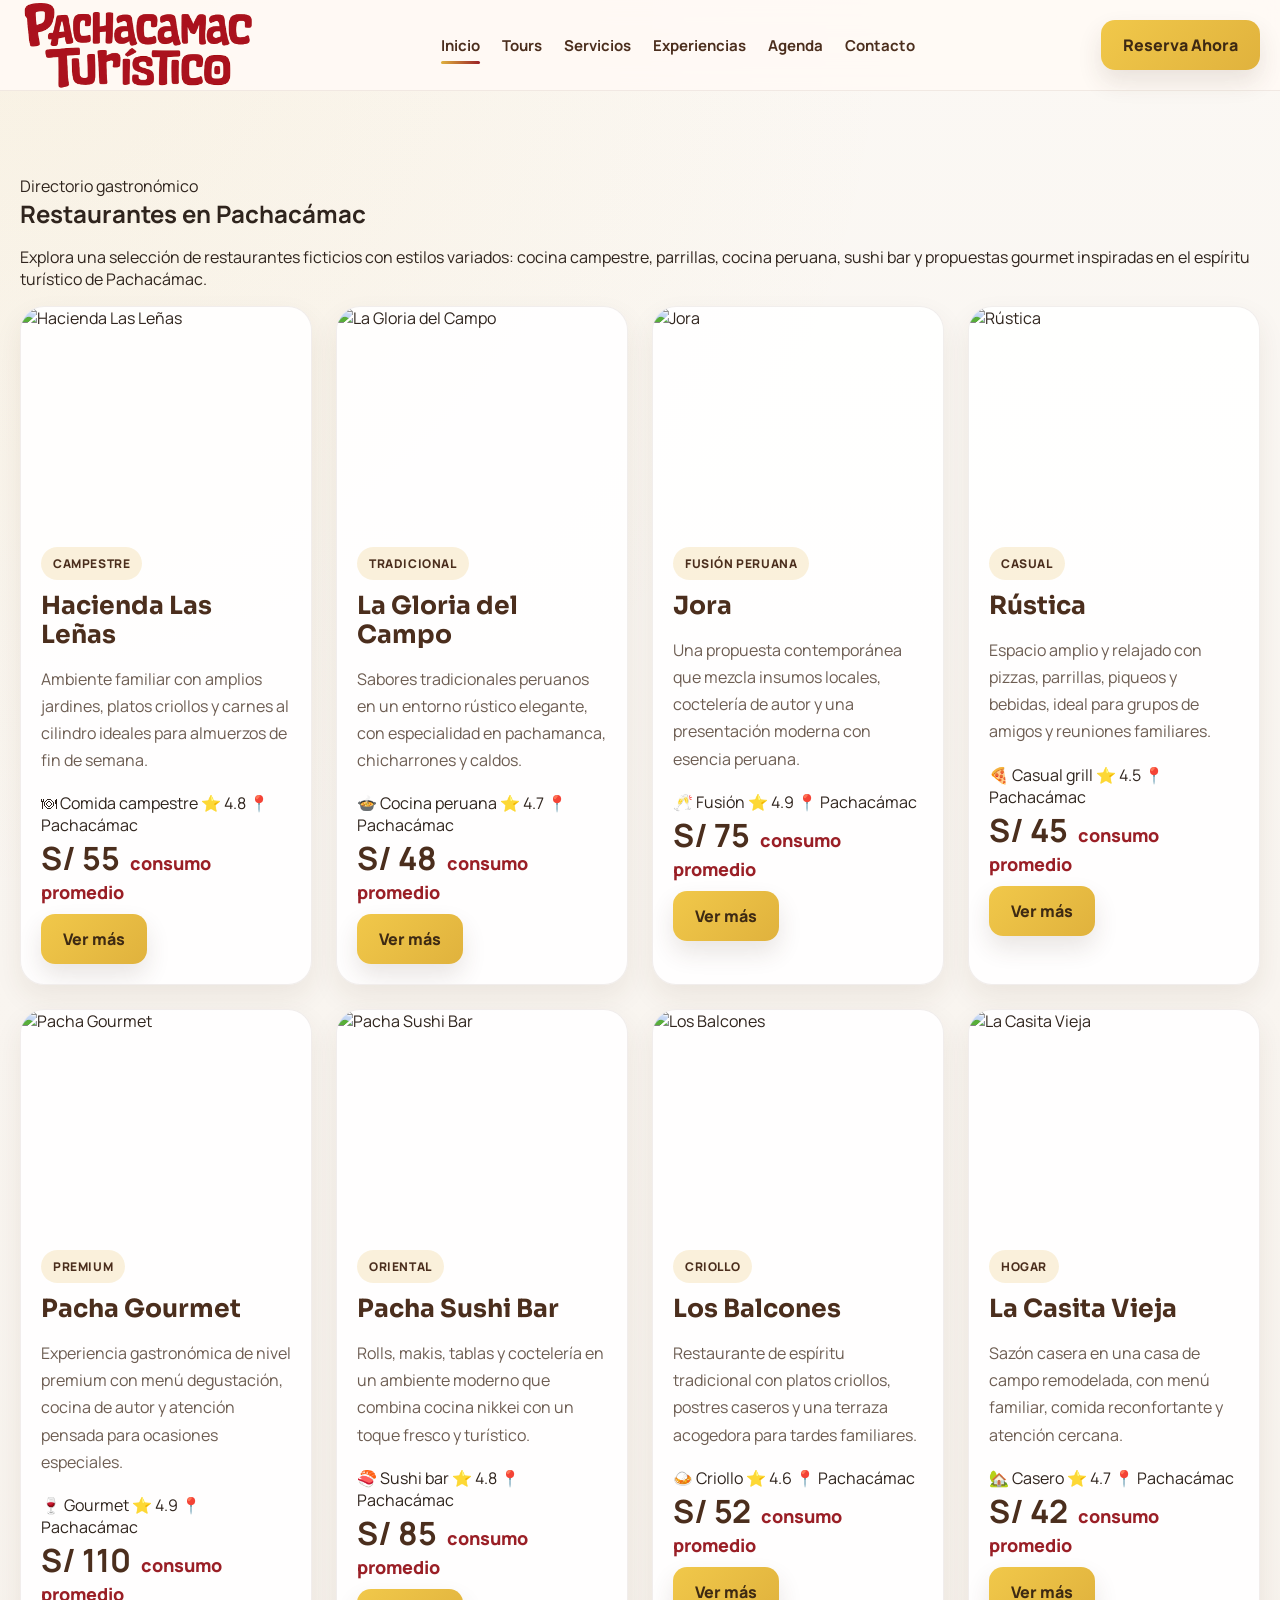
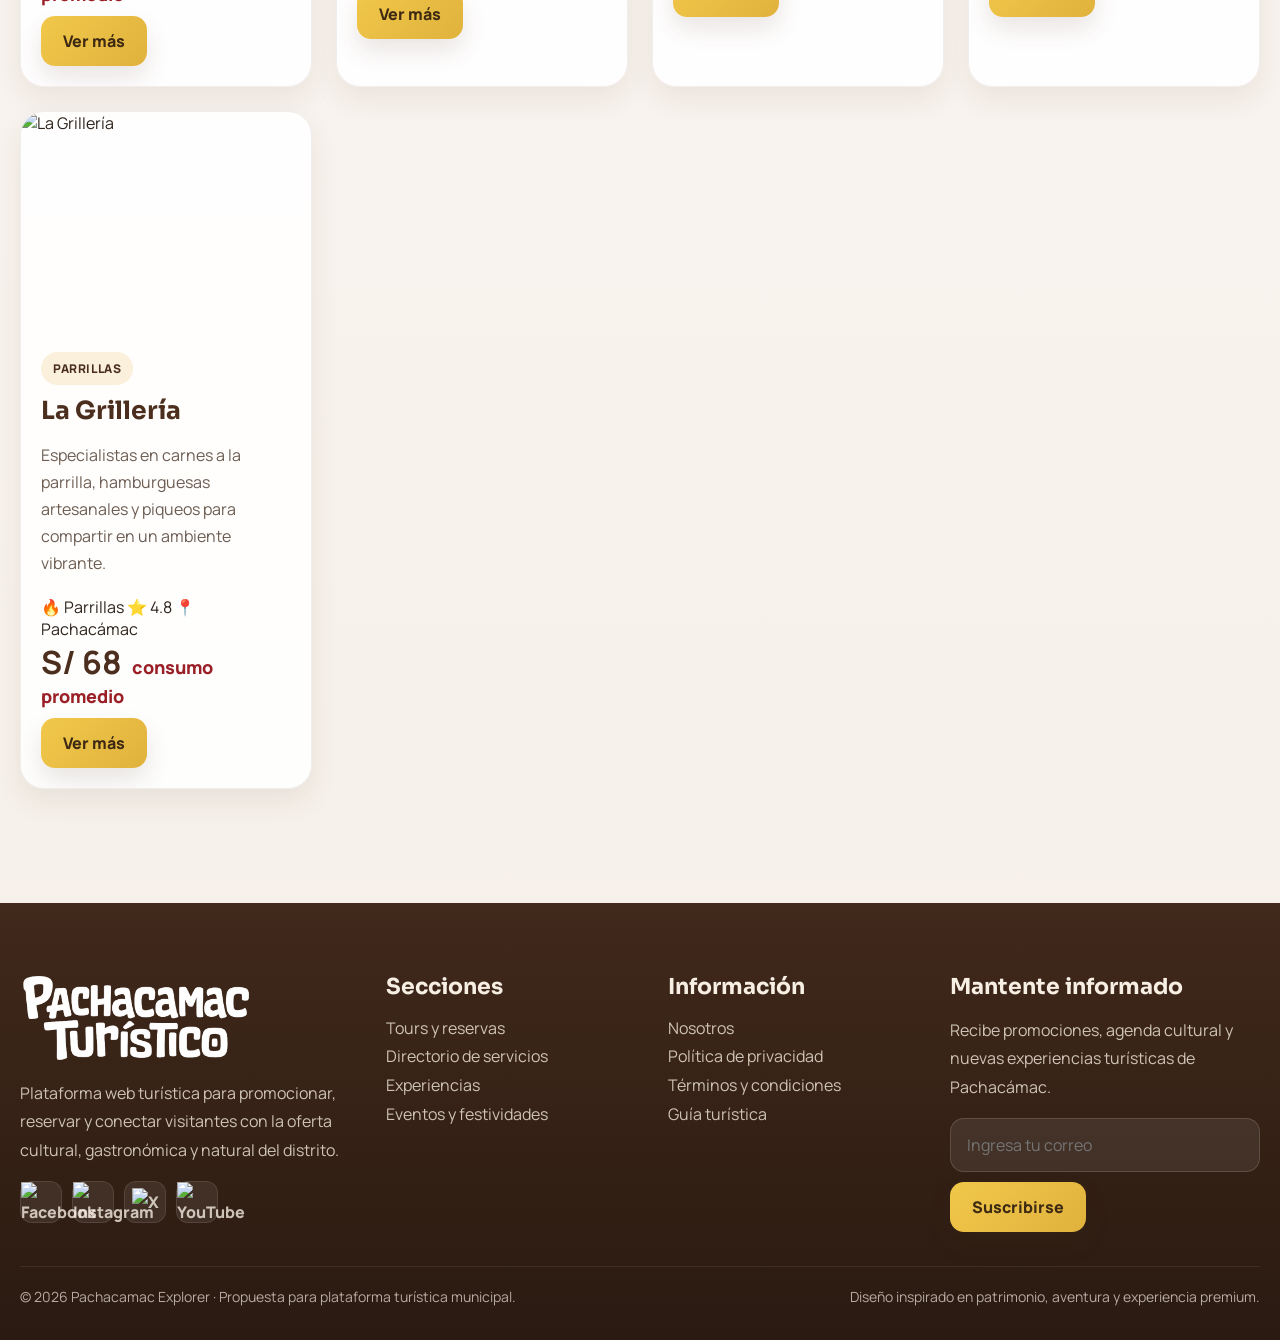
==== restaurantes.html @ 7f86ea11 "Create restaurantes.html" ====
<!DOCTYPE html>
<html lang="es">
<head>
  <meta charset="UTF-8" />
  <meta name="viewport" content="width=device-width, initial-scale=1.0" />
  <title>Restaurantes | Pachacámac Explorer</title>
  <meta name="description" content="Descubre restaurantes en Pachacámac: comida campestre, gourmet, sushi, parrillas y experiencias gastronómicas para todos los gustos." />
  <link rel="preconnect" href="https://fonts.googleapis.com">
  <link rel="preconnect" href="https://fonts.gstatic.com" crossorigin>
  <link href="https://fonts.googleapis.com/css2?family=Manrope:wght@400;500;600;700;800&family=Sora:wght@600;700;800&display=swap" rel="stylesheet">
  <link rel="stylesheet" href="assets/css/styles.css">
</head>
<body>
  <div id="header-placeholder"></div>

  <main>
    <section class="inner-page restaurants-page" id="restaurantes">
      <div class="container">
        <div class="page-head">
          <span>Directorio gastronómico</span>
          <h1>Restaurantes en Pachacámac</h1>
          <p>
            Explora una selección de restaurantes ficticios con estilos variados: cocina campestre, parrillas,
            cocina peruana, sushi bar y propuestas gourmet inspiradas en el espíritu turístico de Pachacámac.
          </p>
        </div>

        <div class="cards-grid restaurants-grid">
          <article class="tour-card restaurant-card">
            <div class="card-image">
              <img src="assets/img/restaurante-hacienda-las-lenas.png" alt="Hacienda Las Leñas">
            </div>
            <div class="card-body">
              <span class="badge">Campestre</span>
              <h3 class="card-title sm">Hacienda Las Leñas</h3>
              <p class="card-text">Ambiente familiar con amplios jardines, platos criollos y carnes al cilindro ideales para almuerzos de fin de semana.</p>
              <div class="restaurant-meta">
                <span>🍽 Comida campestre</span>
                <span>⭐ 4.8</span>
                <span>📍 Pachacámac</span>
              </div>
              <div class="meta-row">
                <div class="price"><strong>S/ 55</strong> consumo promedio</div>
                <a href="#contacto" class="btn btn-primary">Ver más</a>
              </div>
            </div>
          </article>

          <article class="tour-card restaurant-card">
            <div class="card-image">
              <img src="assets/img/restaurante-la-gloria-del-campo.png" alt="La Gloria del Campo">
            </div>
            <div class="card-body">
              <span class="badge">Tradicional</span>
              <h3 class="card-title sm">La Gloria del Campo</h3>
              <p class="card-text">Sabores tradicionales peruanos en un entorno rústico elegante, con especialidad en pachamanca, chicharrones y caldos.</p>
              <div class="restaurant-meta">
                <span>🍲 Cocina peruana</span>
                <span>⭐ 4.7</span>
                <span>📍 Pachacámac</span>
              </div>
              <div class="meta-row">
                <div class="price"><strong>S/ 48</strong> consumo promedio</div>
                <a href="#contacto" class="btn btn-primary">Ver más</a>
              </div>
            </div>
          </article>

          <article class="tour-card restaurant-card">
            <div class="card-image">
              <img src="assets/img/restaurante-jora.png" alt="Jora">
            </div>
            <div class="card-body">
              <span class="badge">Fusión peruana</span>
              <h3 class="card-title sm">Jora</h3>
              <p class="card-text">Una propuesta contemporánea que mezcla insumos locales, coctelería de autor y una presentación moderna con esencia peruana.</p>
              <div class="restaurant-meta">
                <span>🥂 Fusión</span>
                <span>⭐ 4.9</span>
                <span>📍 Pachacámac</span>
              </div>
              <div class="meta-row">
                <div class="price"><strong>S/ 75</strong> consumo promedio</div>
                <a href="#contacto" class="btn btn-primary">Ver más</a>
              </div>
            </div>
          </article>

          <article class="tour-card restaurant-card">
            <div class="card-image">
              <img src="assets/img/restaurante-rustica.png" alt="Rústica">
            </div>
            <div class="card-body">
              <span class="badge">Casual</span>
              <h3 class="card-title sm">Rústica</h3>
              <p class="card-text">Espacio amplio y relajado con pizzas, parrillas, piqueos y bebidas, ideal para grupos de amigos y reuniones familiares.</p>
              <div class="restaurant-meta">
                <span>🍕 Casual grill</span>
                <span>⭐ 4.5</span>
                <span>📍 Pachacámac</span>
              </div>
              <div class="meta-row">
                <div class="price"><strong>S/ 45</strong> consumo promedio</div>
                <a href="#contacto" class="btn btn-primary">Ver más</a>
              </div>
            </div>
          </article>

          <article class="tour-card restaurant-card">
            <div class="card-image">
              <img src="assets/img/restaurante-pacha-gourmet.png" alt="Pacha Gourmet">
            </div>
            <div class="card-body">
              <span class="badge">Premium</span>
              <h3 class="card-title sm">Pacha Gourmet</h3>
              <p class="card-text">Experiencia gastronómica de nivel premium con menú degustación, cocina de autor y atención pensada para ocasiones especiales.</p>
              <div class="restaurant-meta">
                <span>🍷 Gourmet</span>
                <span>⭐ 4.9</span>
                <span>📍 Pachacámac</span>
              </div>
              <div class="meta-row">
                <div class="price"><strong>S/ 110</strong> consumo promedio</div>
                <a href="#contacto" class="btn btn-primary">Ver más</a>
              </div>
            </div>
          </article>

          <article class="tour-card restaurant-card">
            <div class="card-image">
              <img src="assets/img/restaurante-pacha-sushi-bar.png" alt="Pacha Sushi Bar">
            </div>
            <div class="card-body">
              <span class="badge">Oriental</span>
              <h3 class="card-title sm">Pacha Sushi Bar</h3>
              <p class="card-text">Rolls, makis, tablas y coctelería en un ambiente moderno que combina cocina nikkei con un toque fresco y turístico.</p>
              <div class="restaurant-meta">
                <span>🍣 Sushi bar</span>
                <span>⭐ 4.8</span>
                <span>📍 Pachacámac</span>
              </div>
              <div class="meta-row">
                <div class="price"><strong>S/ 85</strong> consumo promedio</div>
                <a href="#contacto" class="btn btn-primary">Ver más</a>
              </div>
            </div>
          </article>

          <article class="tour-card restaurant-card">
            <div class="card-image">
              <img src="assets/img/restaurante-los-balcones.png" alt="Los Balcones">
            </div>
            <div class="card-body">
              <span class="badge">Criollo</span>
              <h3 class="card-title sm">Los Balcones</h3>
              <p class="card-text">Restaurante de espíritu tradicional con platos criollos, postres caseros y una terraza acogedora para tardes familiares.</p>
              <div class="restaurant-meta">
                <span>🍛 Criollo</span>
                <span>⭐ 4.6</span>
                <span>📍 Pachacámac</span>
              </div>
              <div class="meta-row">
                <div class="price"><strong>S/ 52</strong> consumo promedio</div>
                <a href="#contacto" class="btn btn-primary">Ver más</a>
              </div>
            </div>
          </article>

          <article class="tour-card restaurant-card">
            <div class="card-image">
              <img src="assets/img/restaurante-la-casita-vieja.png" alt="La Casita Vieja">
            </div>
            <div class="card-body">
              <span class="badge">Hogar</span>
              <h3 class="card-title sm">La Casita Vieja</h3>
              <p class="card-text">Sazón casera en una casa de campo remodelada, con menú familiar, comida reconfortante y atención cercana.</p>
              <div class="restaurant-meta">
                <span>🏡 Casero</span>
                <span>⭐ 4.7</span>
                <span>📍 Pachacámac</span>
              </div>
              <div class="meta-row">
                <div class="price"><strong>S/ 42</strong> consumo promedio</div>
                <a href="#contacto" class="btn btn-primary">Ver más</a>
              </div>
            </div>
          </article>

          <article class="tour-card restaurant-card">
            <div class="card-image">
              <img src="assets/img/restaurante-la-grilleria.png" alt="La Grillería">
            </div>
            <div class="card-body">
              <span class="badge">Parrillas</span>
              <h3 class="card-title sm">La Grillería</h3>
              <p class="card-text">Especialistas en carnes a la parrilla, hamburguesas artesanales y piqueos para compartir en un ambiente vibrante.</p>
              <div class="restaurant-meta">
                <span>🔥 Parrillas</span>
                <span>⭐ 4.8</span>
                <span>📍 Pachacámac</span>
              </div>
              <div class="meta-row">
                <div class="price"><strong>S/ 68</strong> consumo promedio</div>
                <a href="#contacto" class="btn btn-primary">Ver más</a>
              </div>
            </div>
          </article>
        </div>
      </div>
    </section>
  </main>

  <div id="footer-placeholder"></div>

  <script>
    async function loadComponent(id, file) {
      const response = await fetch(file);
      const html = await response.text();
      document.getElementById(id).innerHTML = html;
    }

    function initHeaderMenu() {
      const navToggle = document.getElementById('navToggle');
      const mainMenu = document.getElementById('mainMenu');

      if (navToggle && mainMenu) {
        navToggle.addEventListener('click', () => {
          const isOpen = mainMenu.classList.toggle('is-open');
          navToggle.classList.toggle('is-open', isOpen);
          navToggle.setAttribute('aria-expanded', String(isOpen));
        });

        mainMenu.querySelectorAll('a').forEach(link => {
          link.addEventListener('click', () => {
            mainMenu.classList.remove('is-open');
            navToggle.classList.remove('is-open');
            navToggle.setAttribute('aria-expanded', 'false');
          });
        });
      }
    }

    Promise.all([
      loadComponent('header-placeholder', 'components/header.html'),
      loadComponent('footer-placeholder', 'components/footer.html')
    ]).then(() => {
      initHeaderMenu();
    }).catch(error => {
      console.error('Error cargando componentes:', error);
    });
  </script>
</body>
</html>
---- assets/css/styles.css ----
:root {
  --bg: #f7f3ee;
  --surface: #fffdfb;
  --surface-soft: #f1e7dc;
  --text: #2f241d;
  --muted: #6d5d52;
  --brand: #7d4d2c;
  --brand-dark: #4b2e1d;
  --brand-light: #a56a3f;
  --gold: #e0b23d;
  --gold-strong: #f1c84a;
  --red: #9a1f26;
  --line: rgba(75, 46, 29, 0.12);
  --shadow: 0 18px 40px rgba(60, 36, 21, 0.12);
  --radius-xl: 28px;
  --radius-lg: 20px;
  --radius-md: 14px;
  --max: 1240px;
}

* {
  box-sizing: border-box;
}

html {
  scroll-behavior: smooth;
}

body {
  margin: 0;
  font-family: "Manrope", system-ui, sans-serif;
  color: var(--text);
  background:
    radial-gradient(circle at top left, rgba(224, 178, 61, 0.09), transparent 28%),
    linear-gradient(180deg, #fbf8f4 0%, #f5efe8 100%);
}

img {
  max-width: 100%;
  display: block;
}

a {
  color: inherit;
  text-decoration: none;
}

button,
input,
select {
  font: inherit;
}

.container {
  width: min(calc(100% - 32px), var(--max));
  margin: 0 auto;
}

.topbar {
  position: sticky;
  top: 0;
  z-index: 1000;
  backdrop-filter: blur(14px);
  background: rgba(255, 250, 245, 0.88);
  border-bottom: 1px solid rgba(75, 46, 29, 0.08);
}

.nav {
  min-height: 84px;
  display: flex;
  align-items: center;
  justify-content: space-between;
  gap: 24px;
  position: relative;
}

.nav-toggle {
  display: none;
  width: 52px;
  height: 52px;
  border: 1px solid rgba(75, 46, 29, 0.12);
  border-radius: 14px;
  background: rgba(255, 255, 255, 0.9);
  align-items: center;
  justify-content: center;
  flex-direction: column;
  gap: 5px;
  cursor: pointer;
  box-shadow: 0 10px 22px rgba(75, 46, 29, 0.1);
}

.nav-toggle span {
  display: block;
  width: 22px;
  height: 2.5px;
  border-radius: 999px;
  background: var(--brand-dark);
  transition: 0.25s ease;
}

.nav-toggle.is-open span:nth-child(1) {
  transform: translateY(7px) rotate(45deg);
}

.nav-toggle.is-open span:nth-child(2) {
  opacity: 0;
}

.nav-toggle.is-open span:nth-child(3) {
  transform: translateY(-8px) rotate(-45deg);
}

.brand {
  display: flex;
  align-items: center;
}

.brand-logo-only {
  line-height: 0;
}

.brand-logo {
  height: 90px;
  width: auto;
  display: block;
  object-fit: contain;
}

.menu {
  display: flex;
  align-items: center;
  gap: 22px;
  flex-wrap: wrap;
  justify-content: center;
}

.menu a {
  color: var(--brand-dark);
  font-weight: 700;
  font-size: 15px;
  position: relative;
  padding: 8px 0;
}

.menu a::after {
  content: "";
  position: absolute;
  left: 0;
  bottom: 0;
  width: 0;
  height: 3px;
  border-radius: 999px;
  background: linear-gradient(90deg, var(--gold), var(--red));
  transition: width 0.28s ease;
}

.menu a:hover::after,
.menu a.active::after {
  width: 100%;
}

.nav-actions {
  display: flex;
  align-items: center;
  gap: 12px;
}

.btn {
  border: 0;
  border-radius: 14px;
  padding: 14px 22px;
  font-weight: 800;
  cursor: pointer;
  transition: transform 0.2s ease, box-shadow 0.2s ease, opacity 0.2s ease;
  box-shadow: 0 12px 24px rgba(75, 46, 29, 0.12);
}

.btn:hover {
  transform: translateY(-2px);
}

.btn-primary {
  background: linear-gradient(135deg, var(--gold-strong), var(--gold));
  color: #3e2a13;
}

.btn-secondary {
  background: rgba(255, 255, 255, 0.82);
  color: var(--brand-dark);
  border: 1px solid rgba(75, 46, 29, 0.12);
}

.btn-dark {
  background: linear-gradient(135deg, var(--brand), var(--brand-dark));
  color: #fff;
}

.hero {
  position: relative;
  overflow: hidden;
  padding: 34px 0 28px;
}

.hero-shell {
  position: relative;
  min-height: 690px;
  border-radius: 34px;
  overflow: hidden;
  background:
    linear-gradient(100deg, rgba(52, 32, 20, 0.82) 0%, rgba(52, 32, 20, 0.55) 32%, rgba(154, 31, 38, 0.18) 60%, rgba(255, 255, 255, 0.04) 100%),
    url('../img/hero-pachacamac.jpg') center/cover no-repeat;
  box-shadow: var(--shadow);
  isolation: isolate;
}

.hero-shell::before {
  content: "";
  position: absolute;
  inset: auto auto -100px -100px;
  width: 340px;
  height: 340px;
  background: radial-gradient(circle, rgba(224, 178, 61, 0.26), transparent 65%);
  z-index: 0;
}

.hero-shell::after {
  content: "";
  position: absolute;
  right: -30px;
  top: -30px;
  width: 260px;
  height: 260px;
  background: radial-gradient(circle, rgba(255, 255, 255, 0.16), transparent 68%);
  z-index: 0;
}

.hero-content {
  position: relative;
  z-index: 1;
  padding: 78px 56px 220px;
  max-width: 720px;
  color: #fff8ef;
}

.eyebrow {
  display: inline-flex;
  align-items: center;
  gap: 10px;
  padding: 10px 16px;
  border-radius: 999px;
  background: rgba(255, 255, 255, 0.12);
  border: 1px solid rgba(255, 255, 255, 0.18);
  font-weight: 700;
  letter-spacing: 0.02em;
  margin-bottom: 18px;
}

h1,
h2,
h3 {
  margin: 0;
}

.hero h1 {
  font-family: "Sora", system-ui, sans-serif;
  font-size: clamp(42px, 6vw, 72px);
  line-height: 1.02;
  margin-bottom: 18px;
  text-wrap: balance;
}

.hero p {
  font-size: 18px;
  line-height: 1.75;
  color: rgba(255, 248, 239, 0.92);
  max-width: 60ch;
  margin: 0 0 30px;
}

.hero-actions {
  display: flex;
  gap: 14px;
  flex-wrap: wrap;
}

.search-bar {
  position: absolute;
  left: 50%;
  bottom: 28px;
  transform: translateX(-50%);
  width: min(calc(100% - 34px), 1120px);
  z-index: 2;
  background: rgba(255, 252, 248, 0.97);
  border: 1px solid rgba(75, 46, 29, 0.1);
  border-radius: 24px;
  box-shadow: 0 20px 45px rgba(45, 29, 18, 0.16);
  padding: 16px;
}

.search-grid {
  display: grid;
  grid-template-columns: 1.1fr 1fr 1fr 0.85fr auto;
  gap: 12px;
  align-items: center;
}

.field {
  position: relative;
  display: flex;
  align-items: center;
  gap: 10px;
  min-height: 68px;
  border: 1px solid var(--line);
  background: #fff;
  border-radius: 16px;
  padding: 0 16px;
}

.field-content {
  width: 100%;
}

.field-icon {
  width: 22px;
  height: 22px;
  flex: 0 0 22px;
  display: flex;
  align-items: center;
  justify-content: center;
}

.field-icon img {
  width: 100%;
  height: 100%;
  object-fit: contain;
  opacity: 0.9;
}

.field label {
  display: block;
  font-size: 12px;
  font-weight: 800;
  color: var(--muted);
  text-transform: uppercase;
  letter-spacing: 0.06em;
  margin-bottom: 4px;
}

.field input,
.field select {
  width: 100%;
  border: 0;
  outline: none;
  background: transparent;
  color: var(--text);
  font-weight: 700;
  font-size: 15px;
}

.search-btn {
  min-height: 68px;
  min-width: 170px;
  border-radius: 18px;
  font-size: 18px;
}

section {
  padding: 84px 0;
}

.section-head {
  display: flex;
  align-items: end;
  justify-content: space-between;
  gap: 20px;
  margin-bottom: 28px;
}

.section-copy span {
  display: inline-block;
  color: var(--red);
  font-weight: 800;
  letter-spacing: 0.08em;
  text-transform: uppercase;
  font-size: 13px;
  margin-bottom: 10px;
}

.section-copy h2 {
  font-family: "Sora", system-ui, sans-serif;
  font-size: clamp(32px, 5vw, 50px);
  color: var(--brand-dark);
  margin-bottom: 10px;
}

.section-copy p {
  margin: 0;
  color: var(--muted);
  max-width: 62ch;
  line-height: 1.75;
}

.chips {
  display: flex;
  gap: 10px;
  flex-wrap: wrap;
}

.chip {
  padding: 11px 16px;
  background: #fff;
  border: 1px solid var(--line);
  border-radius: 999px;
  font-weight: 700;
  color: var(--brand-dark);
  box-shadow: 0 6px 18px rgba(75, 46, 29, 0.05);
}

.cards-grid {
  display: grid;
  grid-template-columns: repeat(4, minmax(0, 1fr));
  gap: 24px;
}

.tour-card,
.service-card,
.info-card {
  background: rgba(255, 255, 255, 0.9);
  border: 1px solid rgba(75, 46, 29, 0.08);
  border-radius: 24px;
  overflow: hidden;
  box-shadow: 0 12px 28px rgba(74, 47, 28, 0.08);
  transition: transform 0.25s ease, box-shadow 0.25s ease;
}

.tour-card:hover,
.service-card:hover,
.info-card:hover {
  transform: translateY(-6px);
  box-shadow: 0 20px 36px rgba(74, 47, 28, 0.14);
}

.card-image {
  height: 220px;
  overflow: hidden;
}

.card-image img {
  width: 100%;
  height: 100%;
  object-fit: cover;
}

.card-body {
  padding: 20px;
}

.badge {
  display: inline-block;
  padding: 8px 12px;
  border-radius: 999px;
  background: rgba(224, 178, 61, 0.18);
  color: var(--brand-dark);
  font-size: 12px;
  font-weight: 800;
  letter-spacing: 0.05em;
  text-transform: uppercase;
  margin-bottom: 12px;
}

.badge-light {
  background: rgba(255, 255, 255, 0.12);
  color: #fff8ef;
}

.card-title {
  font-family: "Sora", system-ui, sans-serif;
  font-size: 30px;
  line-height: 1.15;
  color: var(--brand-dark);
  margin-bottom: 10px;
}

.card-title.sm {
  font-size: 25px;
}

.card-text {
  color: var(--muted);
  line-height: 1.7;
  margin-bottom: 18px;
}

.meta-row {
  display: flex;
  align-items: center;
  justify-content: space-between;
  gap: 10px;
  flex-wrap: wrap;
}

.price {
  font-size: 18px;
  font-weight: 800;
  color: var(--red);
}

.price strong {
  font-size: 32px;
  color: var(--brand-dark);
  margin-right: 6px;
}

.mini-meta {
  display: flex;
  gap: 14px;
  color: var(--muted);
  font-weight: 700;
  font-size: 14px;
}

.services-wrap {
  background: linear-gradient(180deg, rgba(125, 77, 44, 0.04), rgba(154, 31, 38, 0.03));
  border-top: 1px solid rgba(75, 46, 29, 0.06);
  border-bottom: 1px solid rgba(75, 46, 29, 0.06);
}

.services-grid {
  display: grid;
  grid-template-columns: repeat(4, minmax(0, 1fr));
  gap: 22px;
}

.service-card {
  padding: 24px;
  min-height: 250px;
}

.service-icon {
  width: 58px;
  height: 58px;
  display: grid;
  place-items: center;
  border-radius: 18px;
  background: linear-gradient(135deg, rgba(224, 178, 61, 0.18), rgba(154, 31, 38, 0.12));
  font-size: 28px;
  margin-bottom: 18px;
}

.service-card h3 {
  font-size: 24px;
  font-family: "Sora", system-ui, sans-serif;
  color: var(--brand-dark);
  margin-bottom: 10px;
}

.service-card p {
  color: var(--muted);
  line-height: 1.75;
  margin: 0 0 16px;
}

.service-link {
  font-weight: 800;
  color: var(--red);
}

.experience {
  display: grid;
  grid-template-columns: 1.08fr 0.92fr;
  gap: 26px;
  align-items: stretch;
}

.experience-panel {
  background: linear-gradient(135deg, rgba(75, 46, 29, 0.96), rgba(125, 77, 44, 0.94));
  color: #fff8ef;
  border-radius: 28px;
  padding: 34px;
  box-shadow: var(--shadow);
}

.experience-panel h3 {
  font-family: "Sora", system-ui, sans-serif;
  font-size: 38px;
  margin-bottom: 14px;
}

.experience-panel p {
  color: rgba(255, 248, 239, 0.9);
  line-height: 1.75;
  margin-bottom: 24px;
}

.stats {
  display: grid;
  grid-template-columns: repeat(3, minmax(0, 1fr));
  gap: 14px;
}

.stat {
  background: rgba(255, 255, 255, 0.08);
  border: 1px solid rgba(255, 255, 255, 0.1);
  border-radius: 20px;
  padding: 18px;
}

.stat strong {
  display: block;
  font-size: 30px;
  margin-bottom: 6px;
}

.experience-image {
  min-height: 100%;
  border-radius: 28px;
  overflow: hidden;
  box-shadow: var(--shadow);
}

.experience-image img {
  width: 100%;
  height: 100%;
  object-fit: cover;
}

.info-grid {
  display: grid;
  grid-template-columns: repeat(3, minmax(0, 1fr));
  gap: 24px;
}

.info-card {
  padding: 28px;
}

.info-card h3 {
  font-family: "Sora", system-ui, sans-serif;
  font-size: 30px;
  color: var(--brand-dark);
  margin-bottom: 12px;
}

.info-card p {
  color: var(--muted);
  line-height: 1.75;
  margin-bottom: 16px;
}

.footer {
  position: relative;
  background: linear-gradient(180deg, rgba(61, 37, 23, 0.98), rgba(42, 26, 17, 1));
  color: #f8efe4;
  padding: 70px 0 34px;
  margin-top: 30px;
}

.footer-grid {
  display: grid;
  grid-template-columns: 1.2fr 0.9fr 0.9fr 1.1fr;
  gap: 28px;
  margin-bottom: 34px;
}

.footer h4 {
  margin: 0 0 14px;
  font-size: 22px;
  font-family: "Sora", system-ui, sans-serif;
}

.footer p,
.footer li,
.footer a {
  color: rgba(248, 239, 228, 0.78);
  line-height: 1.8;
}

.footer ul {
  margin: 0;
  padding: 0;
  list-style: none;
}

.newsletter {
  display: flex;
  gap: 10px;
  flex-wrap: wrap;
  margin-top: 12px;
}

.newsletter input {
  flex: 1 1 220px;
  min-height: 54px;
  border: 1px solid rgba(255, 255, 255, 0.14);
  background: rgba(255, 255, 255, 0.08);
  color: #fff;
  border-radius: 14px;
  padding: 0 16px;
  outline: none;
}

.footer-bottom {
  display: flex;
  align-items: center;
  justify-content: space-between;
  gap: 16px;
  padding-top: 20px;
  border-top: 1px solid rgba(255, 255, 255, 0.08);
  color: rgba(248, 239, 228, 0.68);
  font-size: 14px;
  flex-wrap: wrap;
}

.socials {
  display: flex;
  gap: 10px;
  margin-top: 16px;
}

.social {
  width: 42px;
  height: 42px;
  border-radius: 12px;
  background: rgba(255, 255, 255, 0.08);
  display: grid;
  place-items: center;
  border: 1px solid rgba(255, 255, 255, 0.1);
  font-weight: 800;
}

.footer-brand {
  margin-bottom: 14px;
}

@media (max-width: 1180px) {
  .cards-grid,
  .services-grid {
    grid-template-columns: repeat(2, minmax(0, 1fr));
  }

  .footer-grid {
    grid-template-columns: repeat(2, minmax(0, 1fr));
  }

  .search-grid {
    grid-template-columns: repeat(2, minmax(0, 1fr));
  }

  .search-btn {
    width: 100%;
  }

  .experience {
    grid-template-columns: 1fr;
  }
}

@media (max-width: 900px) {
  .nav {
    padding: 14px 0;
    min-height: auto;
    display: grid;
    grid-template-columns: 1fr auto;
    align-items: center;
  }

  .nav-toggle {
    display: inline-flex;
  }

  .menu {
    position: absolute;
    top: calc(100% + 10px);
    left: 0;
    right: 0;
    display: none;
    flex-direction: column;
    align-items: flex-start;
    gap: 2px;
    padding: 12px;
    background: rgba(255, 251, 247, 0.98);
    border: 1px solid rgba(75, 46, 29, 0.08);
    border-radius: 20px;
    box-shadow: 0 18px 40px rgba(48, 31, 19, 0.14);
  }

  .menu.is-open {
    display: flex;
  }

  .menu a {
    width: 100%;
    padding: 14px 12px;
    border-radius: 12px;
  }

  .menu a:hover {
    background: rgba(224, 178, 61, 0.12);
  }

  .nav-actions {
    display: none;
  }

  .hero-content {
    padding: 48px 22px 268px;
  }

  .hero-shell {
    min-height: 780px;
  }

  .section-head {
    flex-direction: column;
    align-items: flex-start;
  }

  .info-grid {
    grid-template-columns: 1fr;
  }

  .stats {
    grid-template-columns: 1fr;
  }

  .search-bar {
    width: calc(100% - 18px);
    bottom: 12px;
  }

  .search-grid {
    grid-template-columns: 1fr;
  }

  .field {
    min-height: 62px;
  }

  .search-btn {
    width: 100%;
    min-width: 100%;
  }
}

@media (max-width: 640px) {
  .container {
    width: min(calc(100% - 18px), var(--max));
  }

  .cards-grid,
  .services-grid,
  .footer-grid,
  .search-grid {
    grid-template-columns: 1fr;
  }

  .hero-shell {
    min-height: 860px;
    border-radius: 24px;
  }

  .hero-content {
    padding: 34px 16px 360px;
  }

  .hero h1 {
    font-size: 34px;
  }

  .hero p {
    font-size: 16px;
    line-height: 1.65;
  }

  .card-title {
    font-size: 24px;
  }

  .brand-logo {
    height: 75px;
  }

  .search-bar {
    width: calc(100% - 12px);
    bottom: 8px;
    padding: 10px;
    border-radius: 18px;
  }

  .field {
    padding: 0 14px;
    border-radius: 14px;
  }

  .hero-actions .btn,
  .btn,
  .search-btn {
    min-height: 56px;
  }
}
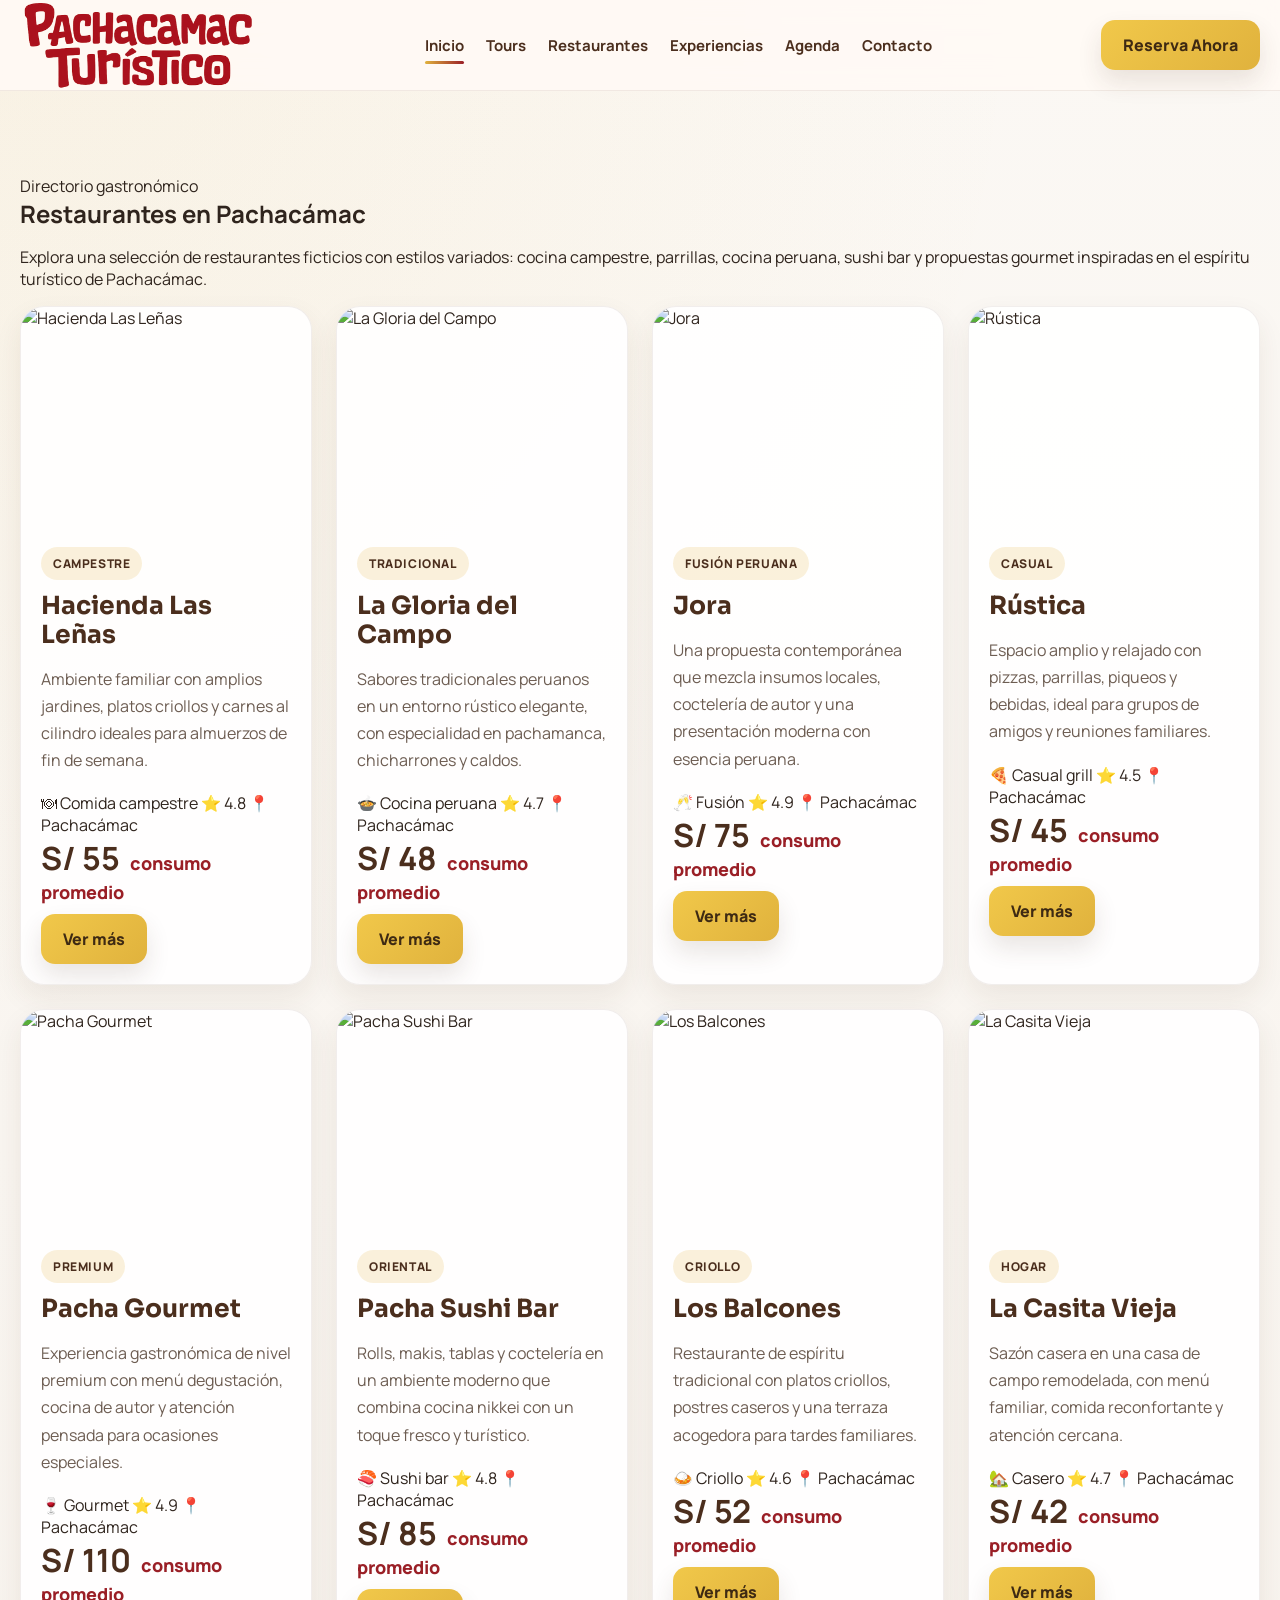
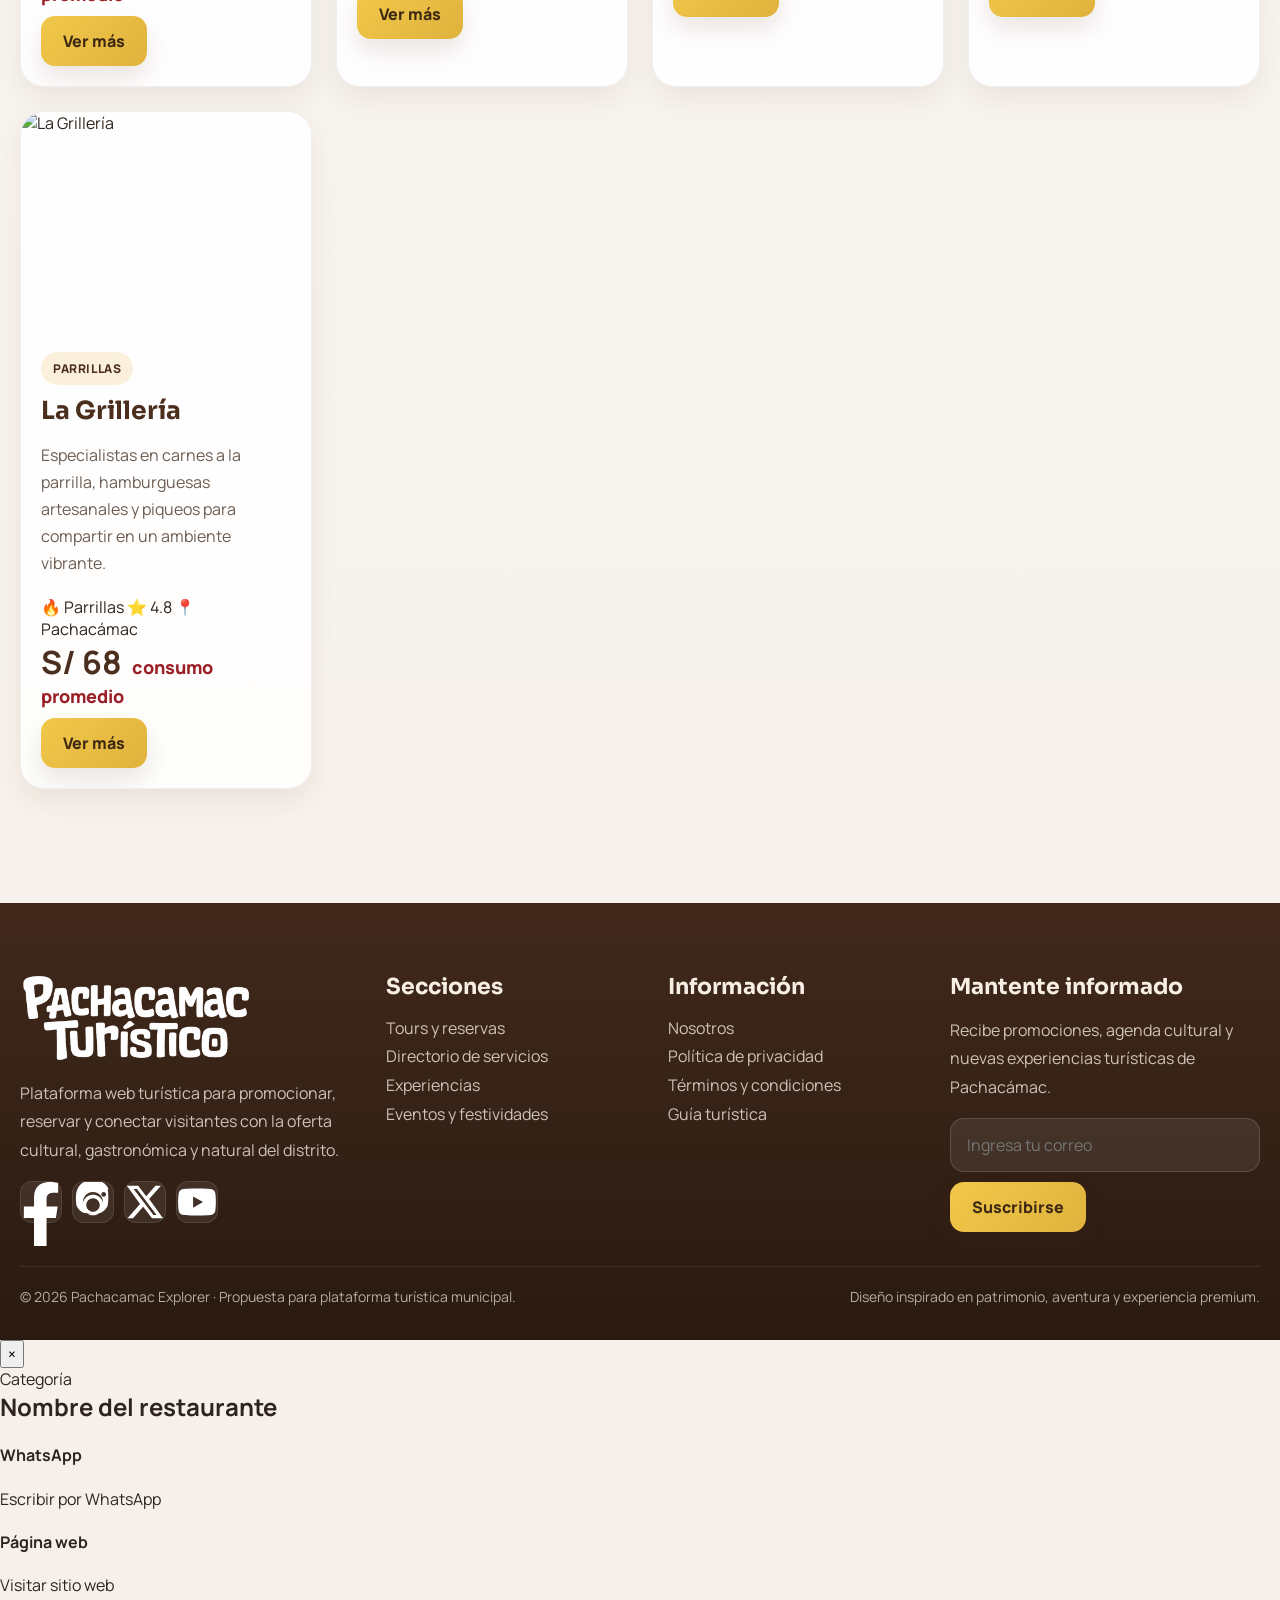
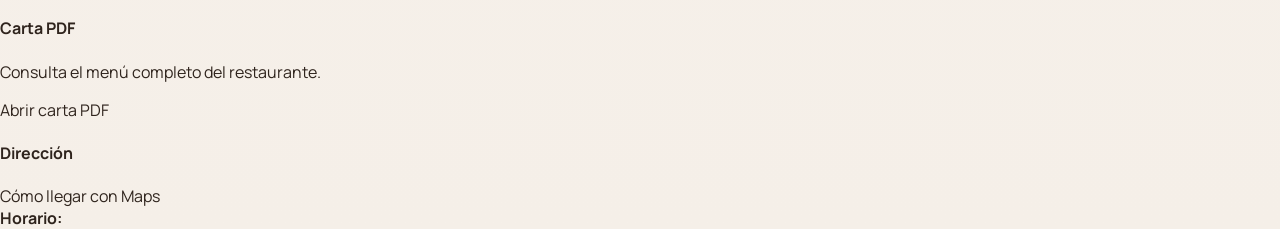
==== commit e34aa05c: "Update restaurantes.html" ====
--- a/restaurantes.html
+++ b/restaurantes.html
@@ -41,7 +41,23 @@
               </div>
               <div class="meta-row">
                 <div class="price"><strong>S/ 55</strong> consumo promedio</div>
-                <a href="#contacto" class="btn btn-primary">Ver más</a>
+                <button
+                  class="btn btn-primary"
+                  type="button"
+                  onclick="openRestaurantModal({
+                    nombre: 'Hacienda Las Leñas',
+                    categoria: 'Campestre',
+                    descripcion: 'Restaurante campestre ideal para familias, con platos criollos, carnes al cilindro y amplias áreas verdes.',
+                    whatsapp: '51987654321',
+                    web: 'https://www.haciendalaslenas.pe',
+                    carta: 'assets/docs/carta-hacienda-las-lenas.pdf',
+                    direccion: 'Av. Los Huertos 245, Pachacámac',
+                    maps: 'https://www.google.com/maps/search/?api=1&query=Av.+Los+Huertos+245,+Pachacamac',
+                    horario: 'Lunes a domingo · 12:00 p.m. a 7:00 p.m.'
+                  })"
+                >
+                  Ver más
+                </button>
               </div>
             </div>
           </article>
@@ -61,7 +77,23 @@
               </div>
               <div class="meta-row">
                 <div class="price"><strong>S/ 48</strong> consumo promedio</div>
-                <a href="#contacto" class="btn btn-primary">Ver más</a>
+                <button
+                  class="btn btn-primary"
+                  type="button"
+                  onclick="openRestaurantModal({
+                    nombre: 'La Gloria del Campo',
+                    categoria: 'Tradicional',
+                    descripcion: 'Espacio de cocina tradicional peruana con especialidad en pachamanca, caldos y platos criollos.',
+                    whatsapp: '51981234567',
+                    web: 'https://www.lagloriadelcampo.pe',
+                    carta: 'assets/docs/carta-la-gloria-del-campo.pdf',
+                    direccion: 'Camino Real 118, Pachacámac',
+                    maps: 'https://www.google.com/maps/search/?api=1&query=Camino+Real+118,+Pachacamac',
+                    horario: 'Martes a domingo · 11:30 a.m. a 6:30 p.m.'
+                  })"
+                >
+                  Ver más
+                </button>
               </div>
             </div>
           </article>
@@ -81,7 +113,23 @@
               </div>
               <div class="meta-row">
                 <div class="price"><strong>S/ 75</strong> consumo promedio</div>
-                <a href="#contacto" class="btn btn-primary">Ver más</a>
+                <button
+                  class="btn btn-primary"
+                  type="button"
+                  onclick="openRestaurantModal({
+                    nombre: 'Jora',
+                    categoria: 'Fusión peruana',
+                    descripcion: 'Concepto moderno con cocina peruana contemporánea, coctelería de autor y ambiente elegante.',
+                    whatsapp: '51983456789',
+                    web: 'https://www.jora.pe',
+                    carta: 'assets/docs/carta-jora.pdf',
+                    direccion: 'Calle Los Molinos 56, Pachacámac',
+                    maps: 'https://www.google.com/maps/search/?api=1&query=Calle+Los+Molinos+56,+Pachacamac',
+                    horario: 'Miércoles a lunes · 1:00 p.m. a 10:00 p.m.'
+                  })"
+                >
+                  Ver más
+                </button>
               </div>
             </div>
           </article>
@@ -101,7 +149,23 @@
               </div>
               <div class="meta-row">
                 <div class="price"><strong>S/ 45</strong> consumo promedio</div>
-                <a href="#contacto" class="btn btn-primary">Ver más</a>
+                <button
+                  class="btn btn-primary"
+                  type="button"
+                  onclick="openRestaurantModal({
+                    nombre: 'Rústica',
+                    categoria: 'Casual',
+                    descripcion: 'Lugar amplio y relajado con pizzas, parrillas, piqueos y bebidas para reuniones sociales.',
+                    whatsapp: '51987600112',
+                    web: 'https://www.rustica.pe',
+                    carta: 'assets/docs/carta-rustica.pdf',
+                    direccion: 'Av. Principal 890, Pachacámac',
+                    maps: 'https://www.google.com/maps/search/?api=1&query=Av.+Principal+890,+Pachacamac',
+                    horario: 'Lunes a domingo · 1:00 p.m. a 11:00 p.m.'
+                  })"
+                >
+                  Ver más
+                </button>
               </div>
             </div>
           </article>
@@ -121,7 +185,23 @@
               </div>
               <div class="meta-row">
                 <div class="price"><strong>S/ 110</strong> consumo promedio</div>
-                <a href="#contacto" class="btn btn-primary">Ver más</a>
+                <button
+                  class="btn btn-primary"
+                  type="button"
+                  onclick="openRestaurantModal({
+                    nombre: 'Pacha Gourmet',
+                    categoria: 'Premium',
+                    descripcion: 'Cocina de autor con menú degustación, maridaje y una experiencia premium para ocasiones especiales.',
+                    whatsapp: '51989911223',
+                    web: 'https://www.pachagourmet.pe',
+                    carta: 'assets/docs/carta-pacha-gourmet.pdf',
+                    direccion: 'Boulevard del Valle 401, Pachacámac',
+                    maps: 'https://www.google.com/maps/search/?api=1&query=Boulevard+del+Valle+401,+Pachacamac',
+                    horario: 'Jueves a martes · 1:00 p.m. a 10:30 p.m.'
+                  })"
+                >
+                  Ver más
+                </button>
               </div>
             </div>
           </article>
@@ -141,7 +221,23 @@
               </div>
               <div class="meta-row">
                 <div class="price"><strong>S/ 85</strong> consumo promedio</div>
-                <a href="#contacto" class="btn btn-primary">Ver más</a>
+                <button
+                  class="btn btn-primary"
+                  type="button"
+                  onclick="openRestaurantModal({
+                    nombre: 'Pacha Sushi Bar',
+                    categoria: 'Oriental',
+                    descripcion: 'Sushi bar de estilo nikkei con makis, rolls especiales, coctelería y ambiente moderno.',
+                    whatsapp: '51984455667',
+                    web: 'https://www.pachasushibar.pe',
+                    carta: 'assets/docs/carta-pacha-sushi-bar.pdf',
+                    direccion: 'Calle del Sol 77, Pachacámac',
+                    maps: 'https://www.google.com/maps/search/?api=1&query=Calle+del+Sol+77,+Pachacamac',
+                    horario: 'Lunes a domingo · 2:00 p.m. a 11:00 p.m.'
+                  })"
+                >
+                  Ver más
+                </button>
               </div>
             </div>
           </article>
@@ -161,7 +257,23 @@
               </div>
               <div class="meta-row">
                 <div class="price"><strong>S/ 52</strong> consumo promedio</div>
-                <a href="#contacto" class="btn btn-primary">Ver más</a>
+                <button
+                  class="btn btn-primary"
+                  type="button"
+                  onclick="openRestaurantModal({
+                    nombre: 'Los Balcones',
+                    categoria: 'Criollo',
+                    descripcion: 'Restaurante criollo con terraza, postres caseros y ambiente tradicional para compartir en familia.',
+                    whatsapp: '51981199887',
+                    web: 'https://www.losbalcones.pe',
+                    carta: 'assets/docs/carta-los-balcones.pdf',
+                    direccion: 'Jr. Las Flores 230, Pachacámac',
+                    maps: 'https://www.google.com/maps/search/?api=1&query=Jr.+Las+Flores+230,+Pachacamac',
+                    horario: 'Martes a domingo · 12:00 p.m. a 8:00 p.m.'
+                  })"
+                >
+                  Ver más
+                </button>
               </div>
             </div>
           </article>
@@ -181,7 +293,23 @@
               </div>
               <div class="meta-row">
                 <div class="price"><strong>S/ 42</strong> consumo promedio</div>
-                <a href="#contacto" class="btn btn-primary">Ver más</a>
+                <button
+                  class="btn btn-primary"
+                  type="button"
+                  onclick="openRestaurantModal({
+                    nombre: 'La Casita Vieja',
+                    categoria: 'Hogar',
+                    descripcion: 'Casa de campo remodelada con comida casera, menú familiar y atención cálida.',
+                    whatsapp: '51982233445',
+                    web: 'https://www.lacasitavieja.pe',
+                    carta: 'assets/docs/carta-la-casita-vieja.pdf',
+                    direccion: 'Pasaje Antiguo 19, Pachacámac',
+                    maps: 'https://www.google.com/maps/search/?api=1&query=Pasaje+Antiguo+19,+Pachacamac',
+                    horario: 'Lunes a sábado · 12:30 p.m. a 6:00 p.m.'
+                  })"
+                >
+                  Ver más
+                </button>
               </div>
             </div>
           </article>
@@ -201,7 +329,23 @@
               </div>
               <div class="meta-row">
                 <div class="price"><strong>S/ 68</strong> consumo promedio</div>
-                <a href="#contacto" class="btn btn-primary">Ver más</a>
+                <button
+                  class="btn btn-primary"
+                  type="button"
+                  onclick="openRestaurantModal({
+                    nombre: 'La Grillería',
+                    categoria: 'Parrillas',
+                    descripcion: 'Especialistas en carnes a la parrilla, hamburguesas artesanales y piqueos para compartir.',
+                    whatsapp: '51987766554',
+                    web: 'https://www.lagrilleria.pe',
+                    carta: 'assets/docs/carta-la-grilleria.pdf',
+                    direccion: 'Av. Los Manantiales 510, Pachacámac',
+                    maps: 'https://www.google.com/maps/search/?api=1&query=Av.+Los+Manantiales+510,+Pachacamac',
+                    horario: 'Miércoles a lunes · 1:00 p.m. a 10:00 p.m.'
+                  })"
+                >
+                  Ver más
+                </button>
               </div>
             </div>
           </article>
@@ -211,6 +355,51 @@
   </main>
 
   <div id="footer-placeholder"></div>
+
+  <div class="modal-overlay" id="restaurantModal">
+    <div class="modal-box" role="dialog" aria-modal="true" aria-labelledby="modalRestaurantTitle">
+      <button class="modal-close" type="button" aria-label="Cerrar" onclick="closeRestaurantModal()">×</button>
+
+      <div class="modal-content">
+        <span class="modal-badge" id="modalRestaurantCategory">Categoría</span>
+        <h2 id="modalRestaurantTitle">Nombre del restaurante</h2>
+        <p class="modal-description" id="modalRestaurantDescription"></p>
+
+        <div class="modal-info-grid">
+          <div class="modal-info-card">
+            <h4>WhatsApp</h4>
+            <p id="modalRestaurantWhatsappText"></p>
+            <a id="modalRestaurantWhatsapp" href="#" target="_blank" rel="noopener noreferrer">Escribir por WhatsApp</a>
+          </div>
+
+          <div class="modal-info-card">
+            <h4>Página web</h4>
+            <p id="modalRestaurantWebText"></p>
+            <a id="modalRestaurantWeb" href="#" target="_blank" rel="noopener noreferrer">Visitar sitio web</a>
+          </div>
+
+          <div class="modal-info-card">
+            <h4>Carta PDF</h4>
+            <p>Consulta el menú completo del restaurante.</p>
+            <a id="modalRestaurantCarta" href="#" target="_blank" rel="noopener noreferrer">Abrir carta PDF</a>
+          </div>
+
+          <div class="modal-info-card">
+            <h4>Dirección</h4>
+            <p id="modalRestaurantAddress"></p>
+            <a id="modalRestaurantMaps" href="#" target="_blank" rel="noopener noreferrer">Cómo llegar con Maps</a>
+          </div>
+        </div>
+
+        <div class="modal-extra">
+          <div>
+            <strong>Horario:</strong>
+            <span id="modalRestaurantSchedule"></span>
+          </div>
+        </div>
+      </div>
+    </div>
+  </div>
 
   <script>
     async function loadComponent(id, file) {
@@ -239,6 +428,49 @@
         });
       }
     }
+
+    function openRestaurantModal(data) {
+      const modal = document.getElementById('restaurantModal');
+
+      document.getElementById('modalRestaurantCategory').textContent = data.categoria;
+      document.getElementById('modalRestaurantTitle').textContent = data.nombre;
+      document.getElementById('modalRestaurantDescription').textContent = data.descripcion;
+
+      document.getElementById('modalRestaurantWhatsappText').textContent = '+' + data.whatsapp;
+      document.getElementById('modalRestaurantWhatsapp').href = 'https://wa.me/' + data.whatsapp;
+
+      document.getElementById('modalRestaurantWebText').textContent = data.web;
+      document.getElementById('modalRestaurantWeb').href = data.web;
+
+      document.getElementById('modalRestaurantCarta').href = data.carta;
+
+      document.getElementById('modalRestaurantAddress').textContent = data.direccion;
+      document.getElementById('modalRestaurantMaps').href = data.maps;
+
+      document.getElementById('modalRestaurantSchedule').textContent = data.horario;
+
+      modal.classList.add('is-active');
+      document.body.classList.add('modal-open');
+    }
+
+    function closeRestaurantModal() {
+      const modal = document.getElementById('restaurantModal');
+      modal.classList.remove('is-active');
+      document.body.classList.remove('modal-open');
+    }
+
+    document.addEventListener('click', function(event) {
+      const modal = document.getElementById('restaurantModal');
+      if (event.target === modal) {
+        closeRestaurantModal();
+      }
+    });
+
+    document.addEventListener('keydown', function(event) {
+      if (event.key === 'Escape') {
+        closeRestaurantModal();
+      }
+    });
 
     Promise.all([
       loadComponent('header-placeholder', 'components/header.html'),
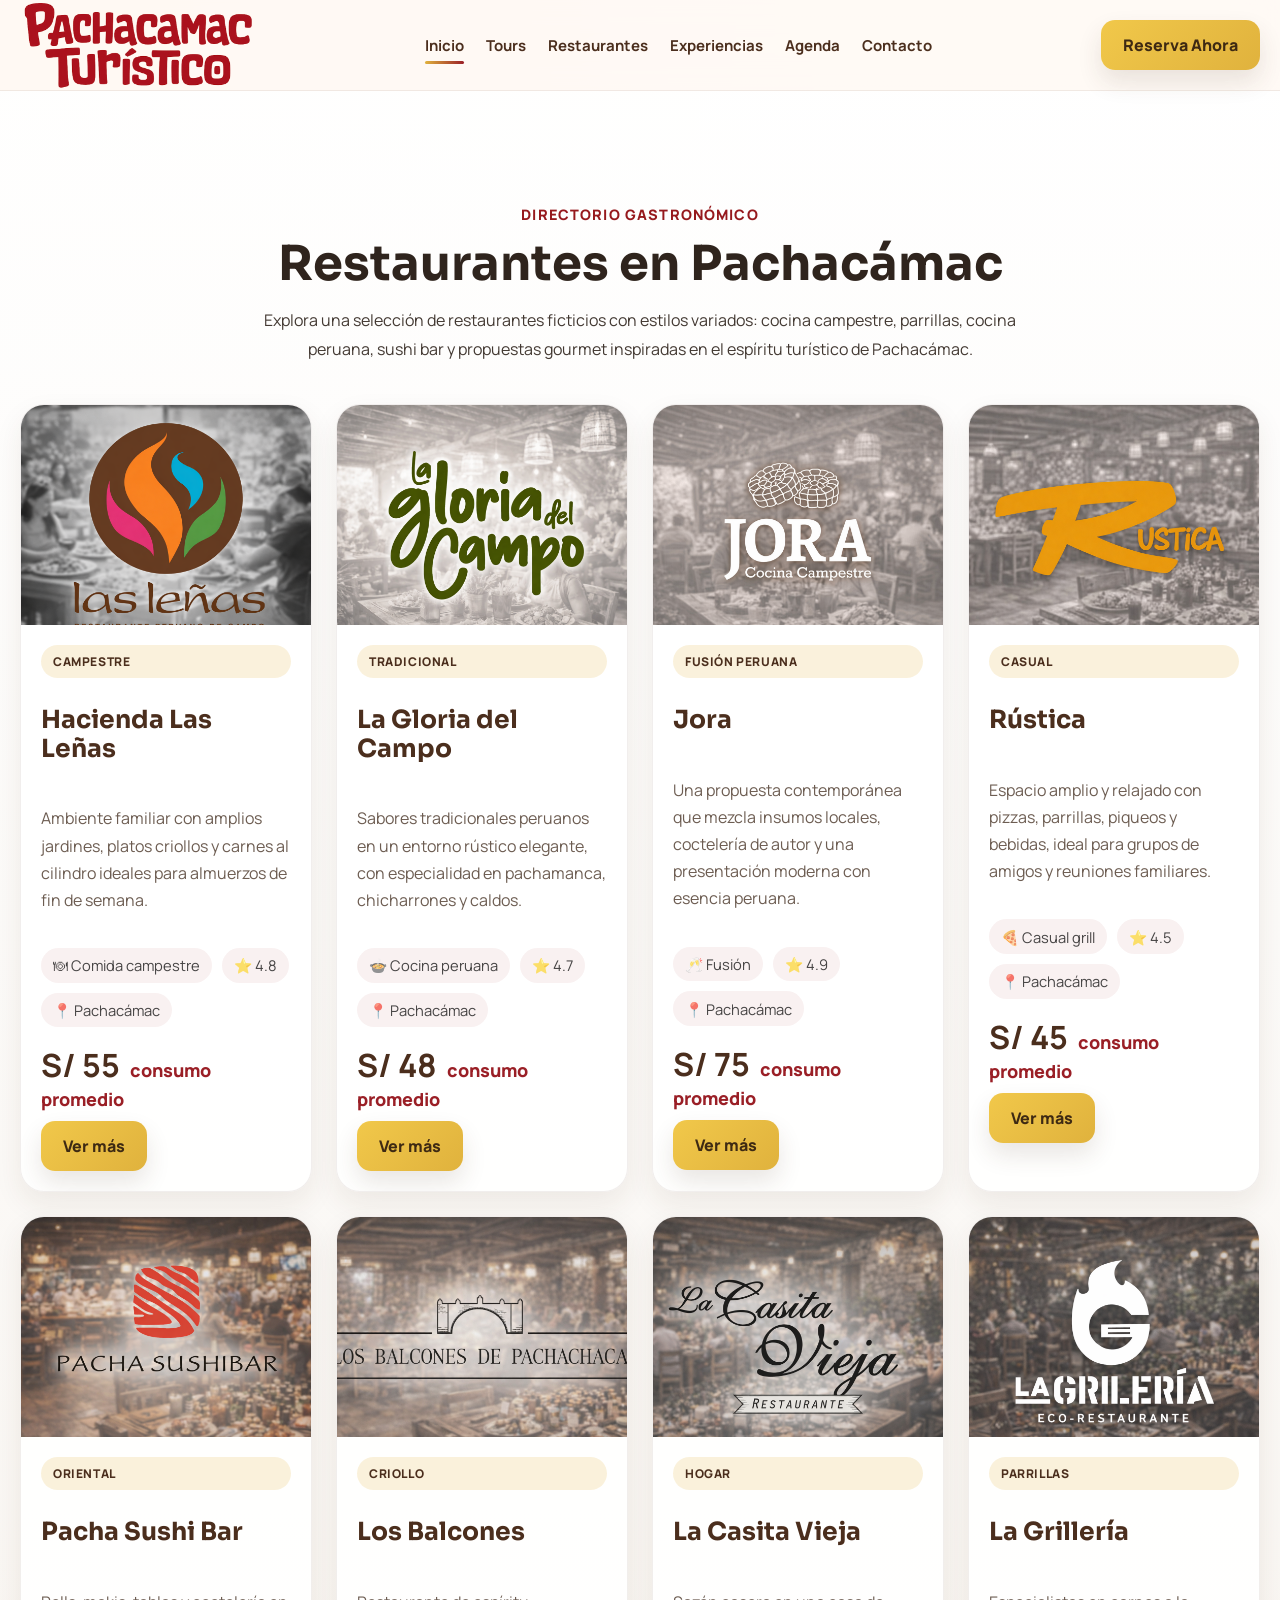
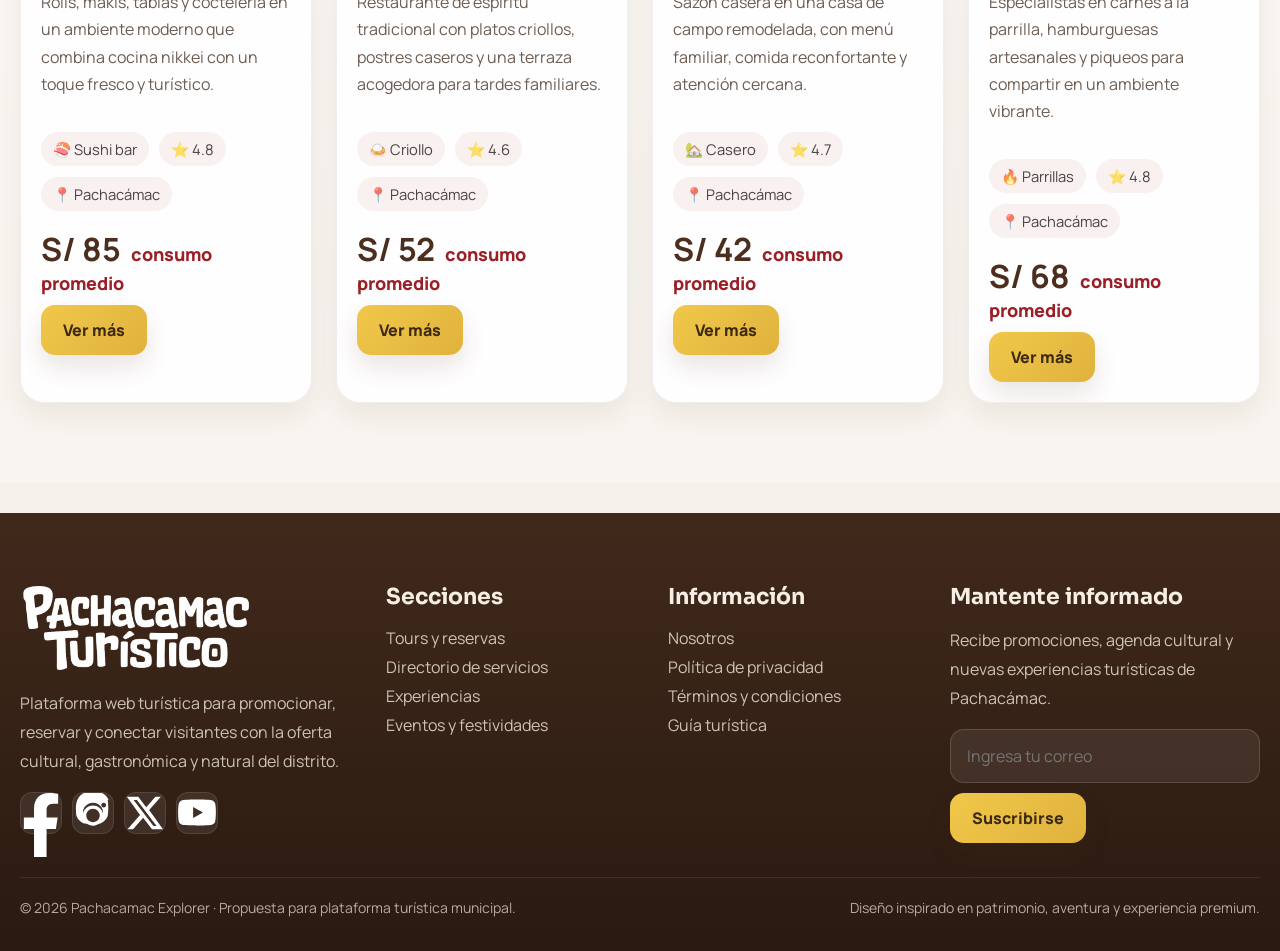
==== commit ad62f8c7: "Update restaurantes.html" ====
--- a/restaurantes.html
+++ b/restaurantes.html
@@ -172,42 +172,6 @@
 
           <article class="tour-card restaurant-card">
             <div class="card-image">
-              <img src="assets/img/restaurante-pacha-gourmet.png" alt="Pacha Gourmet">
-            </div>
-            <div class="card-body">
-              <span class="badge">Premium</span>
-              <h3 class="card-title sm">Pacha Gourmet</h3>
-              <p class="card-text">Experiencia gastronómica de nivel premium con menú degustación, cocina de autor y atención pensada para ocasiones especiales.</p>
-              <div class="restaurant-meta">
-                <span>🍷 Gourmet</span>
-                <span>⭐ 4.9</span>
-                <span>📍 Pachacámac</span>
-              </div>
-              <div class="meta-row">
-                <div class="price"><strong>S/ 110</strong> consumo promedio</div>
-                <button
-                  class="btn btn-primary"
-                  type="button"
-                  onclick="openRestaurantModal({
-                    nombre: 'Pacha Gourmet',
-                    categoria: 'Premium',
-                    descripcion: 'Cocina de autor con menú degustación, maridaje y una experiencia premium para ocasiones especiales.',
-                    whatsapp: '51989911223',
-                    web: 'https://www.pachagourmet.pe',
-                    carta: 'assets/docs/carta-pacha-gourmet.pdf',
-                    direccion: 'Boulevard del Valle 401, Pachacámac',
-                    maps: 'https://www.google.com/maps/search/?api=1&query=Boulevard+del+Valle+401,+Pachacamac',
-                    horario: 'Jueves a martes · 1:00 p.m. a 10:30 p.m.'
-                  })"
-                >
-                  Ver más
-                </button>
-              </div>
-            </div>
-          </article>
-
-          <article class="tour-card restaurant-card">
-            <div class="card-image">
               <img src="assets/img/restaurante-pacha-sushi-bar.png" alt="Pacha Sushi Bar">
             </div>
             <div class="card-body">
--- a/assets/css/styles.css
+++ b/assets/css/styles.css
@@ -898,3 +898,217 @@
     min-height: 56px;
   }
 }
+.inner-page {
+  padding: 7rem 0 5rem;
+}
+
+.page-head {
+  max-width: 760px;
+  margin: 0 auto 2.5rem;
+  text-align: center;
+}
+
+.page-head span {
+  display: inline-block;
+  margin-bottom: 0.85rem;
+  font-size: 0.9rem;
+  font-weight: 800;
+  letter-spacing: 0.08em;
+  text-transform: uppercase;
+  color: var(--primary, #96191d);
+}
+
+.page-head h1 {
+  margin: 0 0 1rem;
+  font-family: "Sora", sans-serif;
+  font-size: clamp(2rem, 4vw, 3rem);
+  line-height: 1.1;
+}
+
+.page-head p {
+  margin: 0;
+  font-size: 1rem;
+  line-height: 1.8;
+  opacity: 0.9;
+}
+
+.restaurants-page {
+  background: linear-gradient(180deg, rgba(255,255,255,0.96) 0%, rgba(248,244,239,0.96) 100%);
+}
+
+.restaurants-grid {
+  align-items: stretch;
+}
+
+.restaurant-card {
+  height: 100%;
+  display: flex;
+  flex-direction: column;
+}
+
+.restaurant-card .card-image img {
+  width: 100%;
+  height: 260px;
+  object-fit: cover;
+  display: block;
+}
+
+.restaurant-card .card-body {
+  display: flex;
+  flex-direction: column;
+  gap: 1rem;
+  flex: 1;
+}
+
+.restaurant-meta {
+  display: flex;
+  flex-wrap: wrap;
+  gap: 0.65rem;
+  font-size: 0.92rem;
+  color: rgba(0, 0, 0, 0.72);
+}
+
+.restaurant-meta span {
+  display: inline-flex;
+  align-items: center;
+  gap: 0.35rem;
+  padding: 0.45rem 0.75rem;
+  border-radius: 999px;
+  background: rgba(150, 25, 29, 0.06);
+}
+
+.modal-open {
+  overflow: hidden;
+}
+
+.modal-overlay {
+  position: fixed;
+  inset: 0;
+  background: rgba(17, 17, 17, 0.58);
+  display: flex;
+  align-items: center;
+  justify-content: center;
+  padding: 1.5rem;
+  opacity: 0;
+  visibility: hidden;
+  pointer-events: none;
+  transition: 0.25s ease;
+  z-index: 9999;
+}
+
+.modal-overlay.is-active {
+  opacity: 1;
+  visibility: visible;
+  pointer-events: auto;
+}
+
+.modal-box {
+  width: min(760px, 100%);
+  max-height: 90vh;
+  overflow-y: auto;
+  background: #ffffff;
+  border-radius: 24px;
+  position: relative;
+  box-shadow: 0 24px 60px rgba(0, 0, 0, 0.18);
+}
+
+.modal-content {
+  padding: 2rem;
+}
+
+.modal-close {
+  position: absolute;
+  top: 1rem;
+  right: 1rem;
+  width: 42px;
+  height: 42px;
+  border: none;
+  border-radius: 50%;
+  background: rgba(150, 25, 29, 0.08);
+  color: #96191d;
+  font-size: 1.6rem;
+  cursor: pointer;
+}
+
+.modal-badge {
+  display: inline-block;
+  margin-bottom: 0.9rem;
+  padding: 0.45rem 0.8rem;
+  border-radius: 999px;
+  background: rgba(150, 25, 29, 0.1);
+  color: #96191d;
+  font-weight: 700;
+  font-size: 0.85rem;
+}
+
+.modal-content h2 {
+  margin: 0 0 0.8rem;
+  font-family: "Sora", sans-serif;
+  font-size: clamp(1.6rem, 3vw, 2.3rem);
+  line-height: 1.15;
+}
+
+.modal-description {
+  margin: 0 0 1.5rem;
+  line-height: 1.8;
+  color: rgba(0, 0, 0, 0.78);
+}
+
+.modal-info-grid {
+  display: grid;
+  grid-template-columns: repeat(2, minmax(0, 1fr));
+  gap: 1rem;
+}
+
+.modal-info-card {
+  padding: 1.1rem;
+  border-radius: 18px;
+  background: #faf7f3;
+  border: 1px solid rgba(150, 25, 29, 0.08);
+}
+
+.modal-info-card h4 {
+  margin: 0 0 0.5rem;
+  font-size: 1rem;
+}
+
+.modal-info-card p {
+  margin: 0 0 0.8rem;
+  line-height: 1.6;
+  word-break: break-word;
+}
+
+.modal-info-card a {
+  color: #96191d;
+  font-weight: 700;
+  text-decoration: none;
+}
+
+.modal-extra {
+  margin-top: 1.25rem;
+  padding: 1rem 1.1rem;
+  border-radius: 18px;
+  background: rgba(150, 25, 29, 0.06);
+}
+
+.modal-extra strong {
+  margin-right: 0.35rem;
+}
+
+@media (max-width: 768px) {
+  .inner-page {
+    padding: 6rem 0 4rem;
+  }
+
+  .restaurant-card .card-image img {
+    height: 220px;
+  }
+
+  .modal-content {
+    padding: 1.4rem;
+  }
+
+  .modal-info-grid {
+    grid-template-columns: 1fr;
+  }
+}
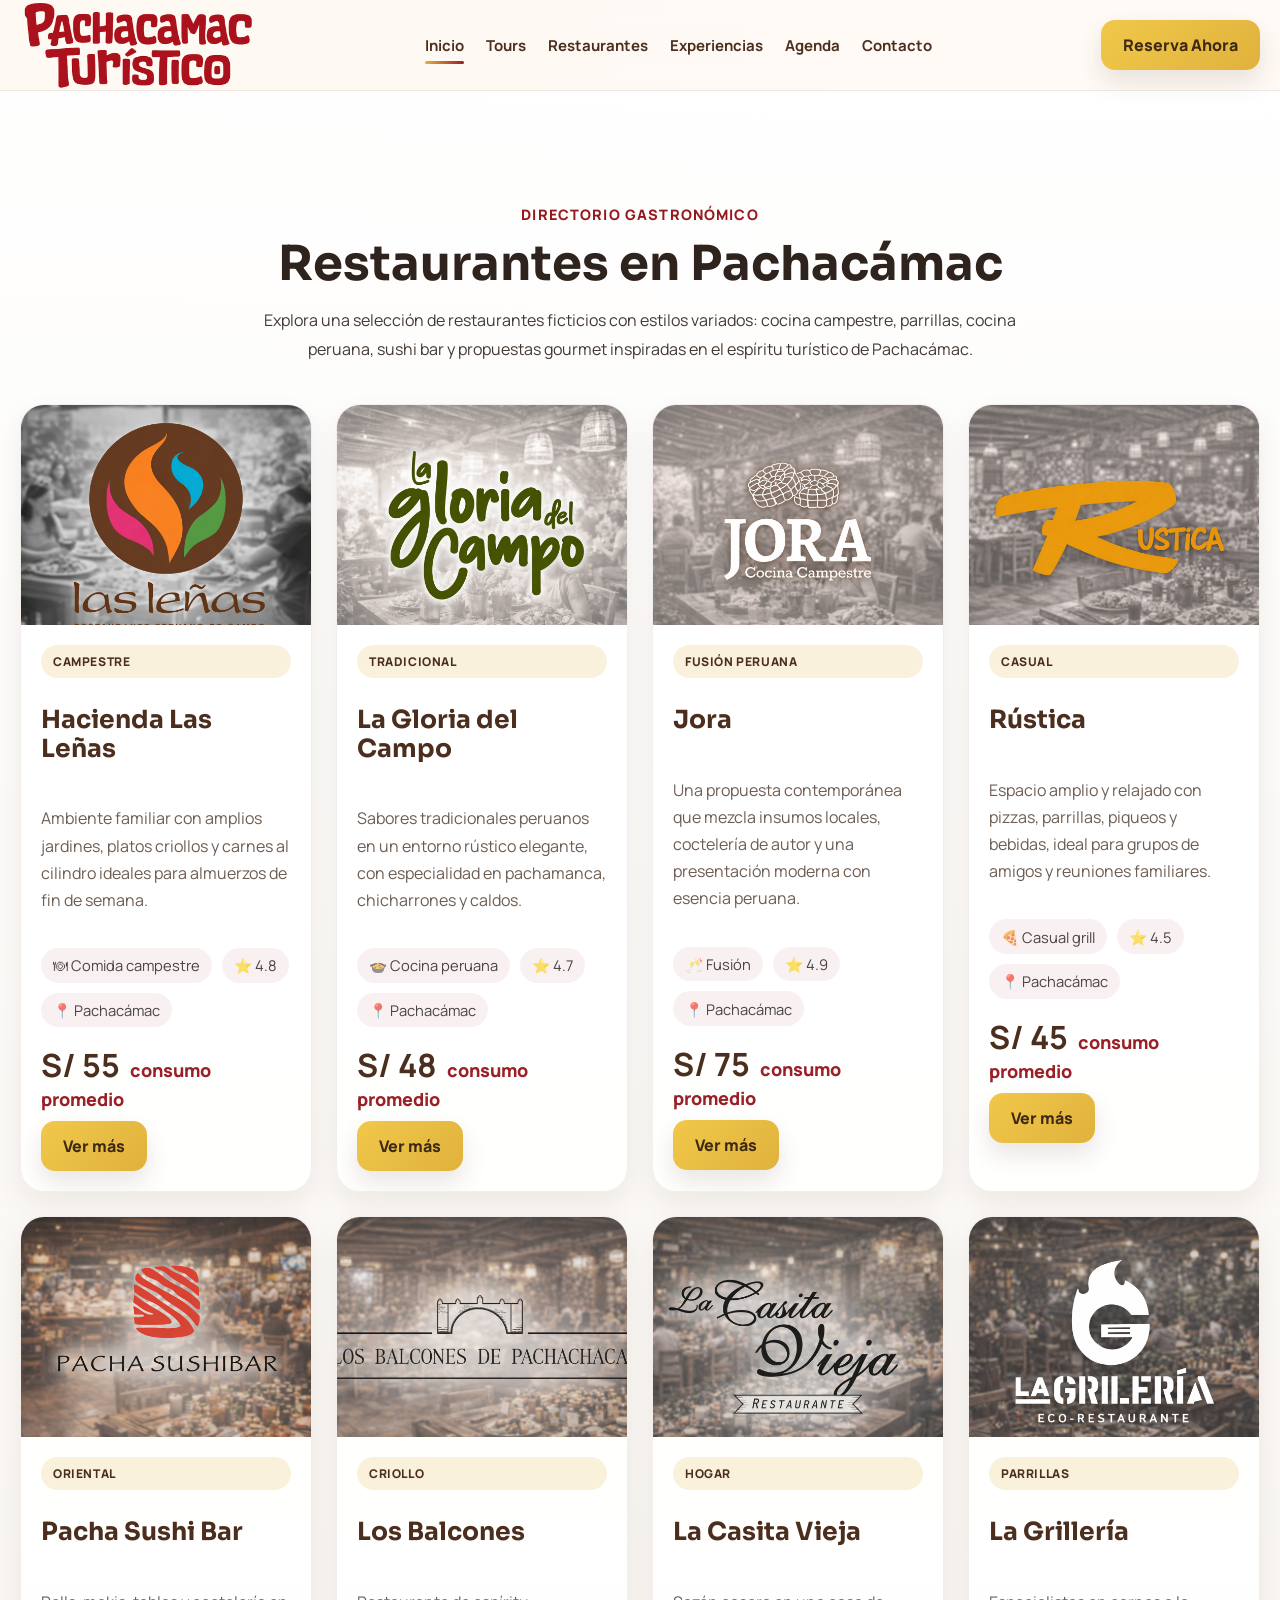
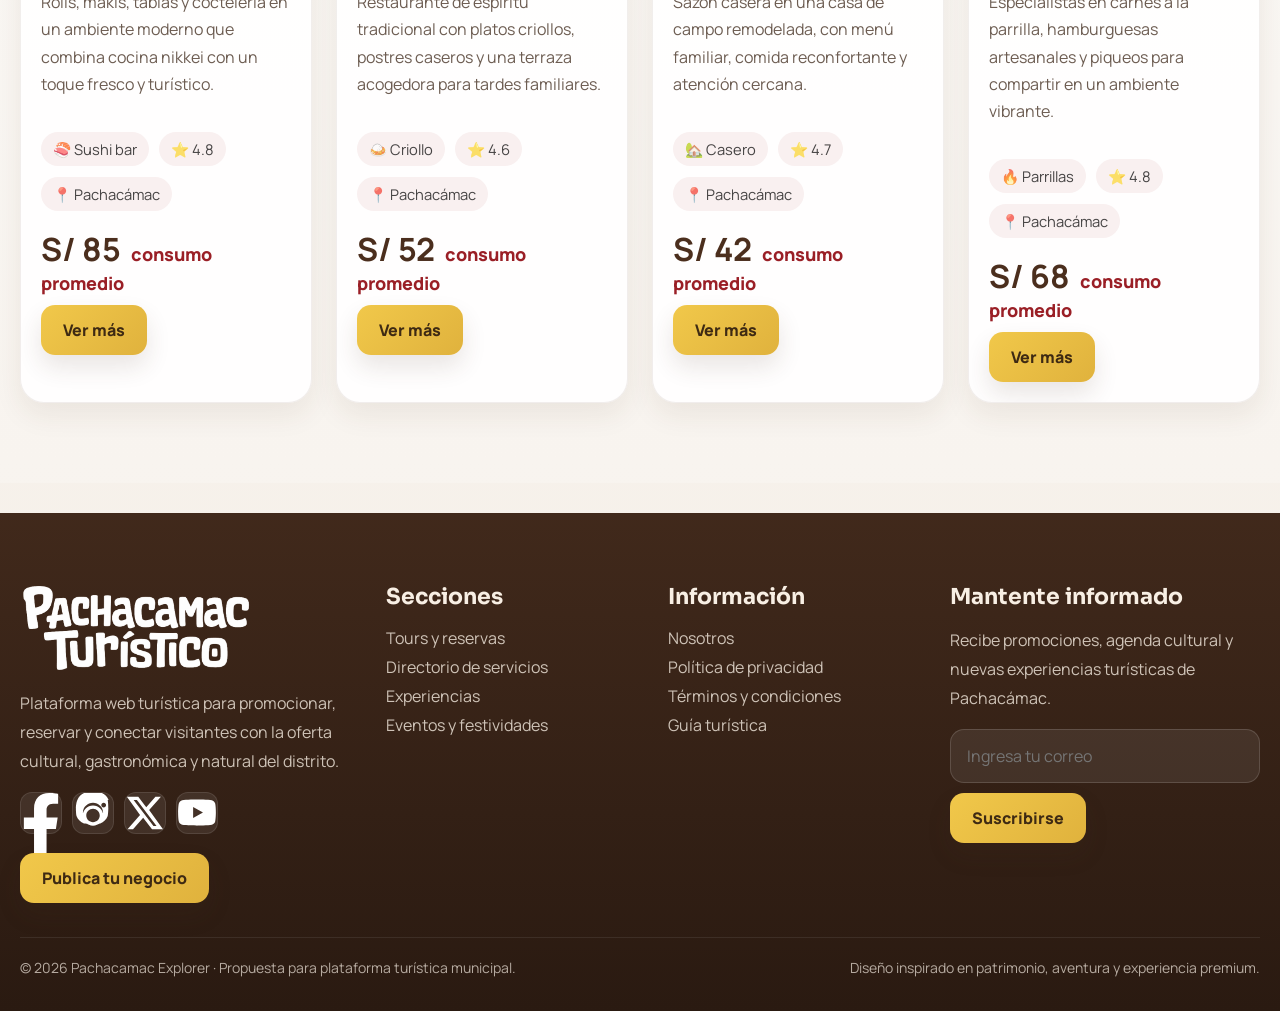
==== commit f49375d4: "Update restaurantes.html" ====
--- a/restaurantes.html
+++ b/restaurantes.html
@@ -423,24 +423,77 @@
       document.body.classList.remove('modal-open');
     }
 
-    document.addEventListener('click', function(event) {
-      const modal = document.getElementById('restaurantModal');
-      if (event.target === modal) {
-        closeRestaurantModal();
-      }
-    });
-
-    document.addEventListener('keydown', function(event) {
-      if (event.key === 'Escape') {
-        closeRestaurantModal();
-      }
-    });
+    function initRestaurantModal() {
+      document.addEventListener('click', function(event) {
+        const modal = document.getElementById('restaurantModal');
+        if (event.target === modal) {
+          closeRestaurantModal();
+        }
+      });
+
+      document.addEventListener('keydown', function(event) {
+        if (event.key === 'Escape') {
+          closeRestaurantModal();
+        }
+      });
+    }
+
+    function openBusinessModal() {
+      const modal = document.getElementById('businessModal');
+      if (!modal) return;
+      modal.classList.add('is-active');
+      document.body.classList.add('modal-open');
+    }
+
+    function closeBusinessModal() {
+      const modal = document.getElementById('businessModal');
+      if (!modal) return;
+      modal.classList.remove('is-active');
+      document.body.classList.remove('modal-open');
+    }
+
+    function submitBusinessForm(event) {
+      event.preventDefault();
+
+      const form = event.target;
+      const businessName = form.businessName.value;
+      const businessCategory = form.businessCategory.value;
+      const businessOwner = form.businessOwner.value;
+
+      alert(
+        'Gracias por inscribir tu negocio.\n\n' +
+        'Negocio: ' + businessName + '\n' +
+        'Categoría: ' + businessCategory + '\n' +
+        'Responsable: ' + businessOwner + '\n\n' +
+        'Tu solicitud fue registrada correctamente.'
+      );
+
+      form.reset();
+      closeBusinessModal();
+    }
+
+    function initBusinessModal() {
+      document.addEventListener('click', function(event) {
+        const modal = document.getElementById('businessModal');
+        if (event.target === modal) {
+          closeBusinessModal();
+        }
+      });
+
+      document.addEventListener('keydown', function(event) {
+        if (event.key === 'Escape') {
+          closeBusinessModal();
+        }
+      });
+    }
 
     Promise.all([
       loadComponent('header-placeholder', 'components/header.html'),
       loadComponent('footer-placeholder', 'components/footer.html')
     ]).then(() => {
       initHeaderMenu();
+      initRestaurantModal();
+      initBusinessModal();
     }).catch(error => {
       console.error('Error cargando componentes:', error);
     });
--- a/assets/css/styles.css
+++ b/assets/css/styles.css
@@ -1112,3 +1112,149 @@
     grid-template-columns: 1fr;
   }
 }
+.footer-business-cta {
+  margin-top: 1.2rem;
+}
+
+.business-modal-overlay {
+  position: fixed;
+  inset: 0;
+  background: rgba(17, 17, 17, 0.58);
+  display: flex;
+  align-items: center;
+  justify-content: center;
+  padding: 1.5rem;
+  opacity: 0;
+  visibility: hidden;
+  pointer-events: none;
+  transition: 0.25s ease;
+  z-index: 10000;
+}
+
+.business-modal-overlay.is-active {
+  opacity: 1;
+  visibility: visible;
+  pointer-events: auto;
+}
+
+.business-modal-box {
+  width: min(820px, 100%);
+  max-height: 90vh;
+  overflow-y: auto;
+  background: #ffffff;
+  border-radius: 24px;
+  position: relative;
+  box-shadow: 0 24px 60px rgba(0, 0, 0, 0.2);
+}
+
+.business-modal-content {
+  padding: 2rem;
+}
+
+.business-modal-close {
+  position: absolute;
+  top: 1rem;
+  right: 1rem;
+  width: 42px;
+  height: 42px;
+  border: none;
+  border-radius: 50%;
+  background: rgba(150, 25, 29, 0.08);
+  color: #96191d;
+  font-size: 1.6rem;
+  cursor: pointer;
+}
+
+.business-modal-badge {
+  display: inline-block;
+  margin-bottom: 0.9rem;
+  padding: 0.45rem 0.8rem;
+  border-radius: 999px;
+  background: rgba(150, 25, 29, 0.1);
+  color: #96191d;
+  font-weight: 700;
+  font-size: 0.85rem;
+}
+
+.business-modal-content h2 {
+  margin: 0 0 0.8rem;
+  font-family: "Sora", sans-serif;
+  font-size: clamp(1.6rem, 3vw, 2.3rem);
+  line-height: 1.15;
+}
+
+.business-modal-text {
+  margin: 0 0 1.5rem;
+  line-height: 1.8;
+  color: rgba(0, 0, 0, 0.78);
+}
+
+.business-form-grid {
+  display: grid;
+  grid-template-columns: repeat(2, minmax(0, 1fr));
+  gap: 1rem;
+}
+
+.business-field {
+  display: flex;
+  flex-direction: column;
+  gap: 0.45rem;
+}
+
+.business-field-full {
+  grid-column: 1 / -1;
+}
+
+.business-field label {
+  font-weight: 700;
+  font-size: 0.95rem;
+}
+
+.business-field input,
+.business-field select,
+.business-field textarea {
+  width: 100%;
+  border: 1px solid rgba(0, 0, 0, 0.12);
+  border-radius: 14px;
+  padding: 0.95rem 1rem;
+  font: inherit;
+  background: #fff;
+  outline: none;
+}
+
+.business-field input:focus,
+.business-field select:focus,
+.business-field textarea:focus {
+  border-color: #96191d;
+  box-shadow: 0 0 0 3px rgba(150, 25, 29, 0.08);
+}
+
+.business-field textarea {
+  resize: vertical;
+  min-height: 130px;
+}
+
+.business-form-actions {
+  display: flex;
+  justify-content: flex-end;
+  gap: 0.8rem;
+  margin-top: 1.4rem;
+}
+
+@media (max-width: 768px) {
+  .business-modal-content {
+    padding: 1.4rem;
+  }
+
+  .business-form-grid {
+    grid-template-columns: 1fr;
+  }
+
+  .business-form-actions {
+    flex-direction: column;
+  }
+
+  .business-form-actions .btn {
+    width: 100%;
+  }
+}
